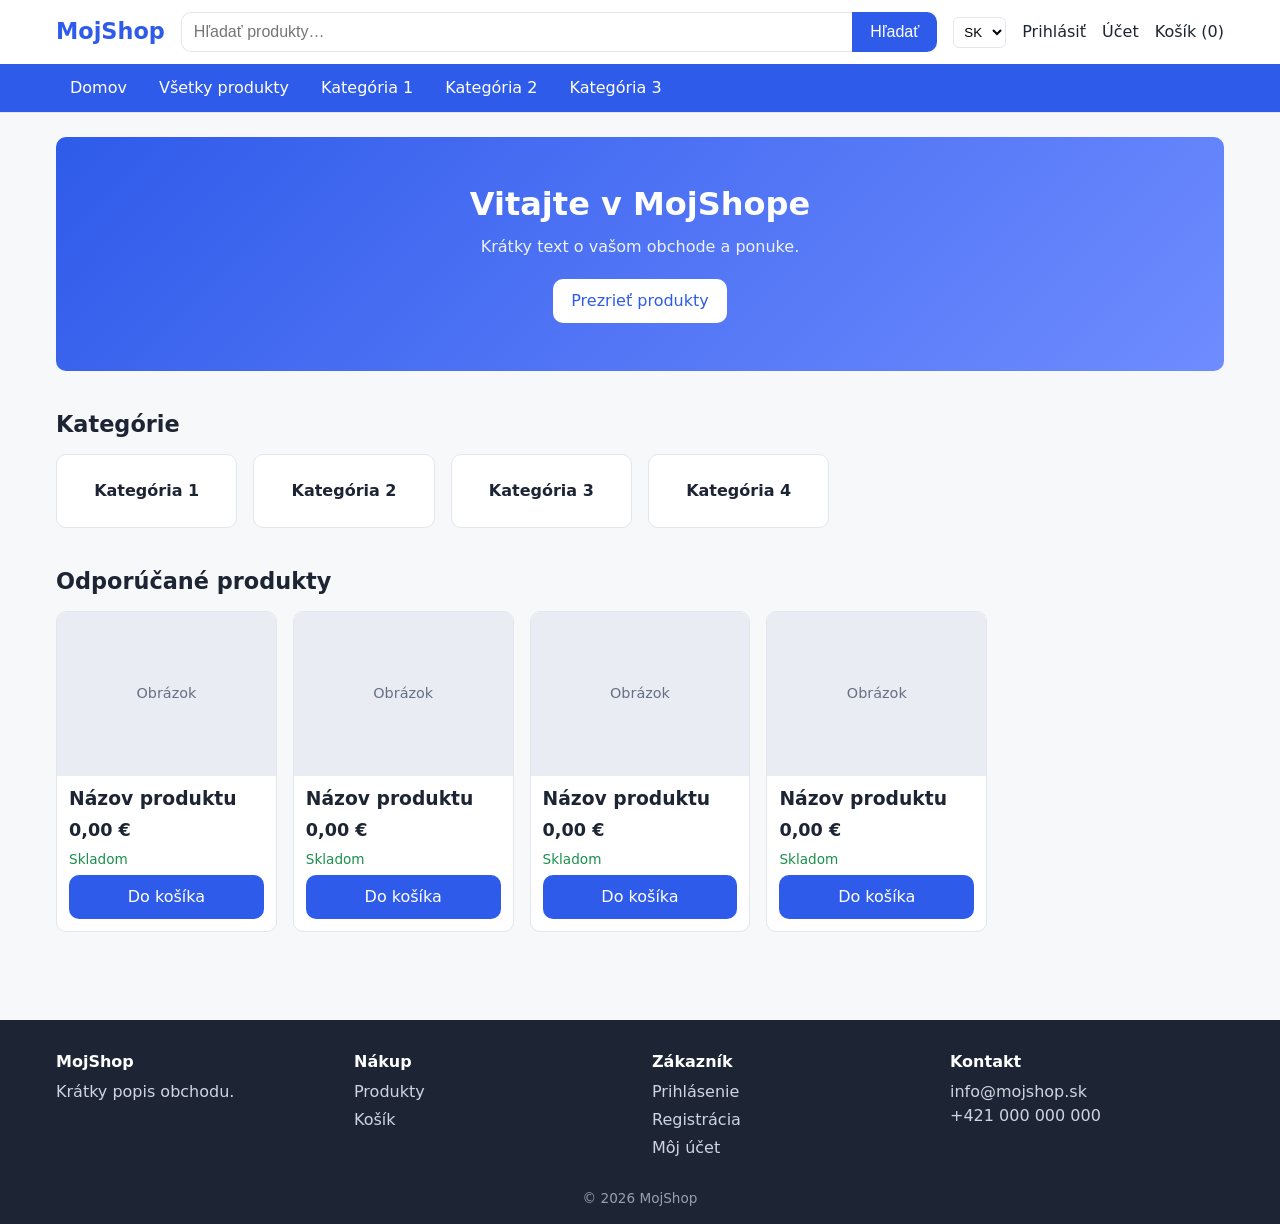
==== index.html @ b13d7a7d "Add files via upload" ====
<!DOCTYPE html>
<html lang="sk">
<head>
<meta charset="UTF-8">
<meta name="viewport" content="width=device-width, initial-scale=1">
<title>Domov | MojShop</title>
<link rel="stylesheet" href="style.css">
</head>
<body>
<header class="site-header">
  <div class="container header-row">
    <a href="index.html" class="logo">MojShop</a>
    <form class="search" action="katalog.html" role="search">
      <input type="search" name="q" placeholder="Hľadať produkty…" aria-label="Hľadať">
      <button class="btn" type="submit">Hľadať</button>
    </form>
    <button class="menu-toggle" aria-label="Menu" onclick="document.querySelectorAll('.nav-links,.main-nav').forEach(e=>e.classList.toggle('open'))">☰</button>
    <nav class="nav-links">
      <div class="lang"><select aria-label="Jazyk"><option>SK</option><option>EN</option></select></div>
      <a href="prihlasenie.html">Prihlásiť</a>
      <a href="ucet.html">Účet</a>
      <a href="kosik.html">Košík (0)</a>
    </nav>
  </div>
  <nav class="main-nav"><div class="container"><ul>
    <li><a href="index.html">Domov</a></li>
    <li><a href="katalog.html">Všetky produkty</a></li>
    <li><a href="katalog.html?kat=1">Kategória 1</a></li>
    <li><a href="katalog.html?kat=2">Kategória 2</a></li>
    <li><a href="katalog.html?kat=3">Kategória 3</a></li>
  </ul></div></nav>
</header>
<main><div class="container">
<section class="hero">
  <h1>Vitajte v MojShope</h1>
  <p>Krátky text o vašom obchode a ponuke.</p>
  <a class="btn" href="katalog.html">Prezrieť produkty</a>
</section>
<section>
  <h2>Kategórie</h2>
  <div class="grid cat-grid">
    <a class="cat" href="katalog.html?kat=1">Kategória 1</a>
    <a class="cat" href="katalog.html?kat=2">Kategória 2</a>
    <a class="cat" href="katalog.html?kat=3">Kategória 3</a>
    <a class="cat" href="katalog.html?kat=4">Kategória 4</a>
  </div>
</section>
<section>
  <h2>Odporúčané produkty</h2>
  <!-- TU PRIDÁVAJ PRODUKTY: skopíruj blok <article class="card"> -->
  <div class="grid product-grid">
<article class="card">
  <a href="produkt.html"><div class="img"><!-- <img src="img/produkt.jpg" alt="Názov produktu"> -->Obrázok</div></a>
  <div class="body">
    <h3><a href="produkt.html">Názov produktu</a></h3>
    <span class="price">0,00 €</span>
    <span class="stock">Skladom</span>
    <a class="btn" href="kosik.html">Do košíka</a>
  </div>
</article>
<article class="card">
  <a href="produkt.html"><div class="img"><!-- <img src="img/produkt.jpg" alt="Názov produktu"> -->Obrázok</div></a>
  <div class="body">
    <h3><a href="produkt.html">Názov produktu</a></h3>
    <span class="price">0,00 €</span>
    <span class="stock">Skladom</span>
    <a class="btn" href="kosik.html">Do košíka</a>
  </div>
</article>
<article class="card">
  <a href="produkt.html"><div class="img"><!-- <img src="img/produkt.jpg" alt="Názov produktu"> -->Obrázok</div></a>
  <div class="body">
    <h3><a href="produkt.html">Názov produktu</a></h3>
    <span class="price">0,00 €</span>
    <span class="stock">Skladom</span>
    <a class="btn" href="kosik.html">Do košíka</a>
  </div>
</article>
<article class="card">
  <a href="produkt.html"><div class="img"><!-- <img src="img/produkt.jpg" alt="Názov produktu"> -->Obrázok</div></a>
  <div class="body">
    <h3><a href="produkt.html">Názov produktu</a></h3>
    <span class="price">0,00 €</span>
    <span class="stock">Skladom</span>
    <a class="btn" href="kosik.html">Do košíka</a>
  </div>
</article>
</div></section>
</div></main>
<footer class="site-footer"><div class="container">
  <div class="footer-grid">
    <div><h3>MojShop</h3><p>Krátky popis obchodu.</p></div>
    <div><h3>Nákup</h3><ul><li><a href="katalog.html">Produkty</a></li><li><a href="kosik.html">Košík</a></li></ul></div>
    <div><h3>Zákazník</h3><ul><li><a href="prihlasenie.html">Prihlásenie</a></li><li><a href="registracia.html">Registrácia</a></li><li><a href="ucet.html">Môj účet</a></li></ul></div>
    <div><h3>Kontakt</h3><p>info@mojshop.sk<br>+421 000 000 000</p></div>
  </div>
  <p class="copy">© 2026 MojShop</p>
</div></footer>
</body></html>
---- style.css ----
:root{
  --bg:#f7f8fa; --surface:#fff; --text:#1d2433; --muted:#667085;
  --primary:#2f5bea; --primary-dark:#2145b8; --border:#e3e6ec; --accent:#ffb020;
  --radius:10px; --max:1200px;
}
*{box-sizing:border-box;margin:0;padding:0}
body{font-family:system-ui,-apple-system,"Segoe UI",Roboto,sans-serif;background:var(--bg);color:var(--text);line-height:1.5}
img{max-width:100%;display:block}
a{color:inherit;text-decoration:none}
.container{max-width:var(--max);margin:0 auto;padding:0 16px}
h1,h2,h3{line-height:1.2}
h1{font-size:2rem;margin-bottom:12px}
h2{font-size:1.4rem;margin-bottom:16px}
main{padding:24px 0 48px;min-height:60vh}
section{margin-bottom:40px}

/* Hlavička */
.site-header{background:var(--surface);border-bottom:1px solid var(--border);position:sticky;top:0;z-index:10}
.header-row{display:flex;align-items:center;gap:16px;min-height:64px;flex-wrap:wrap}
.logo{font-weight:800;font-size:1.4rem;color:var(--primary)}
.search{flex:1;display:flex;min-width:200px}
.search input{flex:1;padding:10px 12px;border:1px solid var(--border);border-right:0;border-radius:var(--radius) 0 0 var(--radius);font-size:1rem}
.search button{border-radius:0 var(--radius) var(--radius) 0}
.nav-links{display:flex;gap:16px;align-items:center}
.nav-links a:hover{color:var(--primary)}
.lang select{padding:6px;border:1px solid var(--border);border-radius:6px;background:#fff}
.menu-toggle{display:none;background:none;border:1px solid var(--border);border-radius:6px;padding:6px 10px;font-size:1.2rem;cursor:pointer}
.main-nav{background:var(--primary)}
.main-nav ul{list-style:none;display:flex;gap:4px;flex-wrap:wrap}
.main-nav a{display:block;padding:12px 14px;color:#fff;font-weight:500}
.main-nav a:hover{background:var(--primary-dark)}

/* Tlačidlá */
.btn{display:inline-block;background:var(--primary);color:#fff;border:0;padding:10px 18px;border-radius:var(--radius);font-size:1rem;cursor:pointer}
.btn:hover{background:var(--primary-dark)}
.btn-outline{background:transparent;color:var(--primary);border:1px solid var(--primary)}
.btn-outline:hover{background:var(--primary);color:#fff}

/* Hero */
.hero{background:linear-gradient(135deg,var(--primary),#6f8cff);color:#fff;border-radius:var(--radius);padding:48px 24px;text-align:center}
.hero p{margin:8px 0 20px;opacity:.9}
.hero .btn{background:#fff;color:var(--primary)}

/* Kategórie a produkty */
.grid{display:grid;gap:16px}
.cat-grid{grid-template-columns:repeat(auto-fill,minmax(160px,1fr))}
.cat{background:var(--surface);border:1px solid var(--border);border-radius:var(--radius);padding:24px 12px;text-align:center;font-weight:600}
.cat:hover{border-color:var(--primary);color:var(--primary)}
.product-grid{grid-template-columns:repeat(auto-fill,minmax(220px,1fr))}
.card{background:var(--surface);border:1px solid var(--border);border-radius:var(--radius);overflow:hidden;display:flex;flex-direction:column}
.card .img{aspect-ratio:4/3;background:#e9ecf3;display:flex;align-items:center;justify-content:center;color:var(--muted);font-size:.9rem}
.card .img img{width:100%;height:100%;object-fit:cover}
.card .body{padding:12px;display:flex;flex-direction:column;gap:6px;flex:1}
.card .price{font-weight:700;font-size:1.1rem}
.card .stock{font-size:.85rem;color:#1a8f4c}
.card .btn{margin-top:auto;text-align:center}

/* Katalóg s filtrom */
.catalog{display:grid;grid-template-columns:240px 1fr;gap:24px}
.filters{background:var(--surface);border:1px solid var(--border);border-radius:var(--radius);padding:16px;align-self:start}
.filters h3{margin-bottom:10px}
.filters label{display:block;margin:6px 0}
.filters input[type=number],.filters select{width:100%;padding:8px;border:1px solid var(--border);border-radius:6px}
.toolbar{display:flex;justify-content:space-between;align-items:center;margin-bottom:16px;gap:8px;flex-wrap:wrap}
.toolbar select{padding:8px;border:1px solid var(--border);border-radius:6px}
.pagination{display:flex;gap:6px;justify-content:center;margin-top:24px;flex-wrap:wrap}
.pagination a{padding:8px 12px;border:1px solid var(--border);border-radius:6px;background:var(--surface)}
.pagination a.active{background:var(--primary);color:#fff;border-color:var(--primary)}

/* Detail produktu */
.detail{display:grid;grid-template-columns:1fr 1fr;gap:32px}
.gallery .main-img{aspect-ratio:1;background:#e9ecf3;border-radius:var(--radius);display:flex;align-items:center;justify-content:center;color:var(--muted)}
.thumbs{display:grid;grid-template-columns:repeat(4,1fr);gap:8px;margin-top:8px}
.thumbs div{aspect-ratio:1;background:#e9ecf3;border-radius:6px}
.detail .price{font-size:1.8rem;font-weight:800;margin:12px 0}
.detail .stock{color:#1a8f4c;margin-bottom:16px}
.qty{width:80px;padding:10px;border:1px solid var(--border);border-radius:var(--radius);margin-right:8px}

/* Formuláre */
.form-box{max-width:420px;margin:0 auto;background:var(--surface);border:1px solid var(--border);border-radius:var(--radius);padding:24px}
.form-box label,.form-wide label{display:block;font-weight:500;margin:12px 0 4px}
.form-box input,.form-box select,.form-wide input,.form-wide select,.form-wide textarea{width:100%;padding:10px;border:1px solid var(--border);border-radius:var(--radius);font-size:1rem;font-family:inherit}
.form-box .btn{width:100%;margin-top:16px}
.form-box p.alt{margin-top:12px;text-align:center;font-size:.9rem;color:var(--muted)}
.form-box p.alt a{color:var(--primary)}

/* Tabuľky (košík, objednávky, admin) */
.table-wrap{overflow-x:auto;background:var(--surface);border:1px solid var(--border);border-radius:var(--radius)}
table{width:100%;border-collapse:collapse;min-width:560px}
th,td{padding:12px;text-align:left;border-bottom:1px solid var(--border)}
th{background:#f0f2f7;font-size:.9rem}
tr:last-child td{border-bottom:0}
.cart-layout{display:grid;grid-template-columns:1fr 320px;gap:24px;align-items:start}
.summary{background:var(--surface);border:1px solid var(--border);border-radius:var(--radius);padding:16px}
.summary .row{display:flex;justify-content:space-between;margin:8px 0}
.summary .total{font-weight:800;font-size:1.2rem;border-top:1px solid var(--border);padding-top:10px}
.summary .btn{width:100%;margin-top:12px;text-align:center}
.option{display:block;border:1px solid var(--border);border-radius:var(--radius);padding:10px;margin:6px 0}

/* Admin a účet */
.dashboard{display:grid;grid-template-columns:220px 1fr;gap:24px}
.sidebar{background:var(--surface);border:1px solid var(--border);border-radius:var(--radius);padding:8px;align-self:start}
.sidebar a{display:block;padding:10px 12px;border-radius:6px}
.sidebar a:hover,.sidebar a.active{background:#eef2ff;color:var(--primary)}
.panel-head{display:flex;justify-content:space-between;align-items:center;margin-bottom:16px;gap:8px;flex-wrap:wrap}

/* Pätička */
.site-footer{background:#1d2433;color:#cfd4e0;padding:32px 0 16px}
.footer-grid{display:grid;grid-template-columns:repeat(auto-fit,minmax(180px,1fr));gap:24px}
.footer-grid h3{color:#fff;font-size:1rem;margin-bottom:8px}
.footer-grid li{list-style:none;margin:4px 0}
.copy{text-align:center;margin-top:24px;font-size:.85rem;opacity:.7}
.breadcrumb{font-size:.9rem;color:var(--muted);margin-bottom:16px}

/* Responzivita */
@media (max-width:900px){
  .catalog,.dashboard,.cart-layout{grid-template-columns:1fr}
  .detail{grid-template-columns:1fr}
}
@media (max-width:700px){
  .menu-toggle{display:block;margin-left:auto}
  .search{order:5;flex-basis:100%}
  .nav-links{display:none;width:100%;flex-direction:column;align-items:flex-start}
  .nav-links.open{display:flex}
  .main-nav ul{flex-direction:column}
  .main-nav{display:none}
  .main-nav.open{display:block}
  h1{font-size:1.6rem}
}
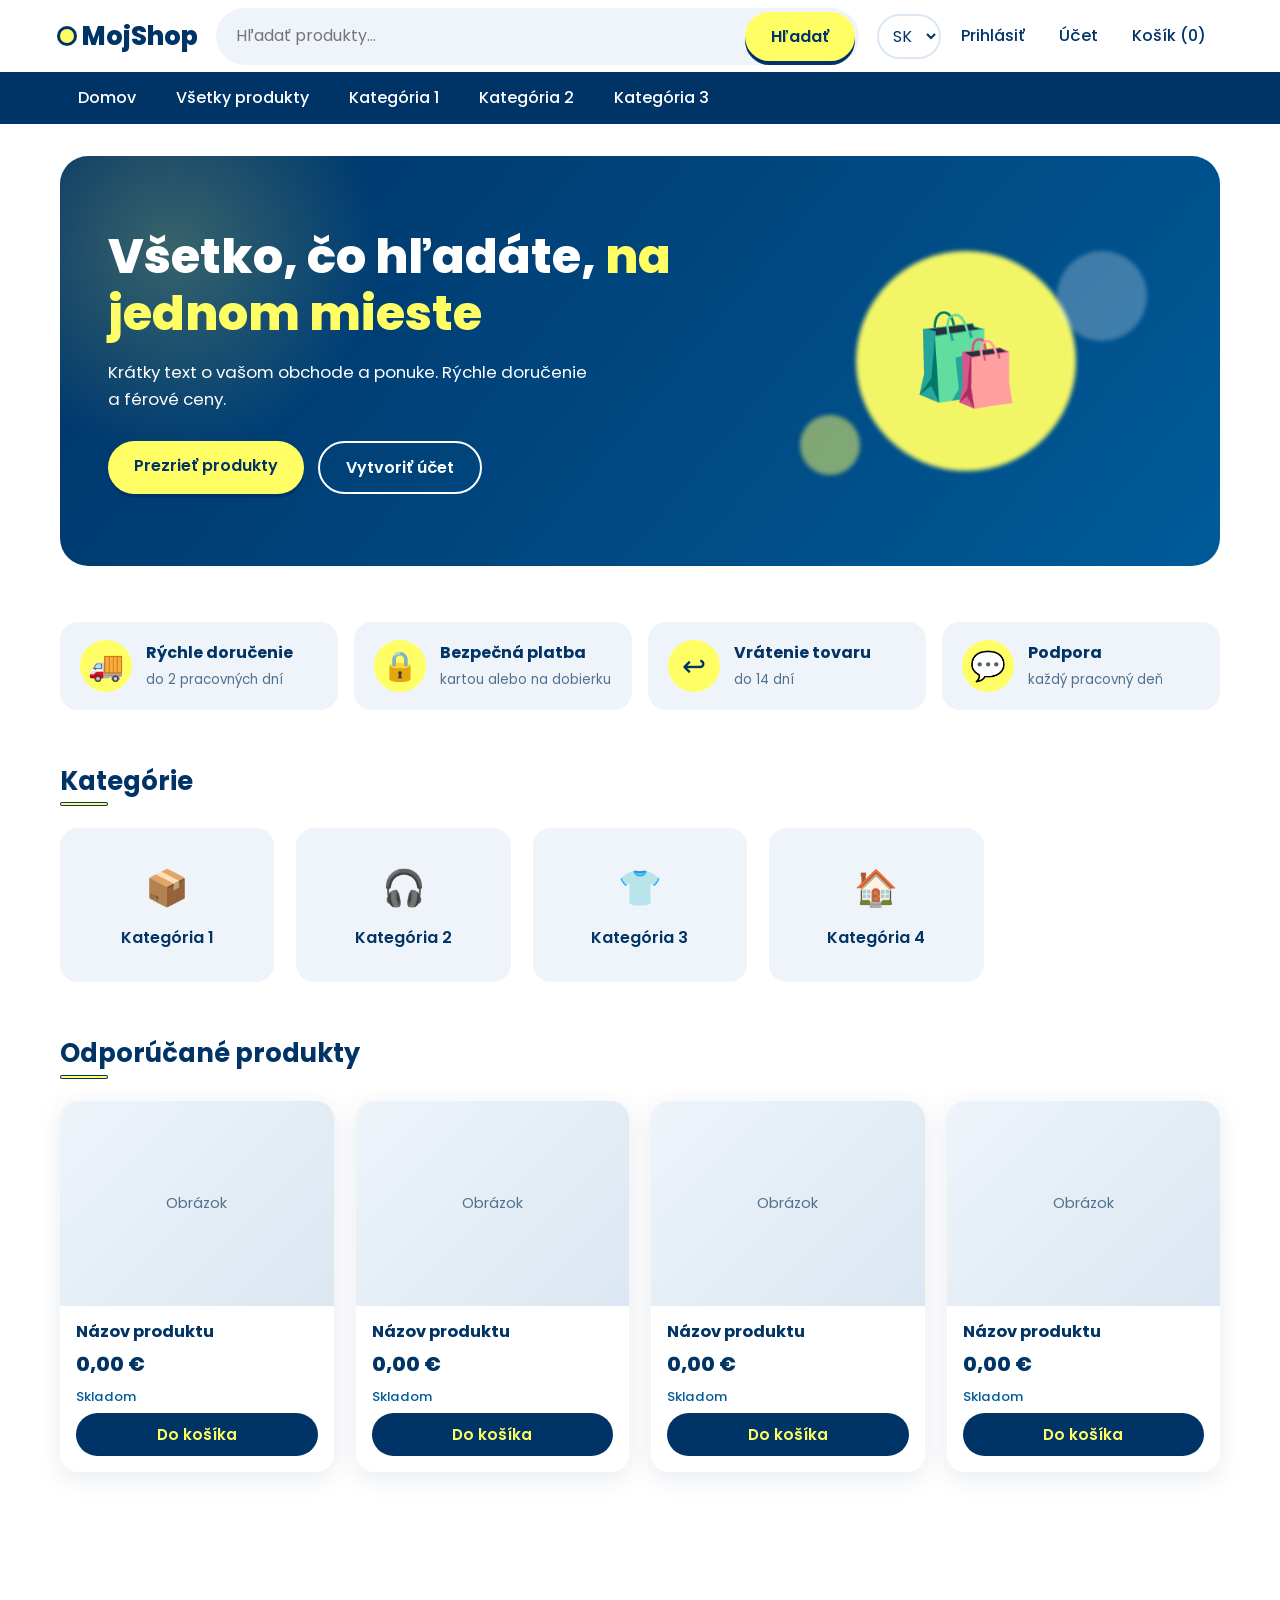
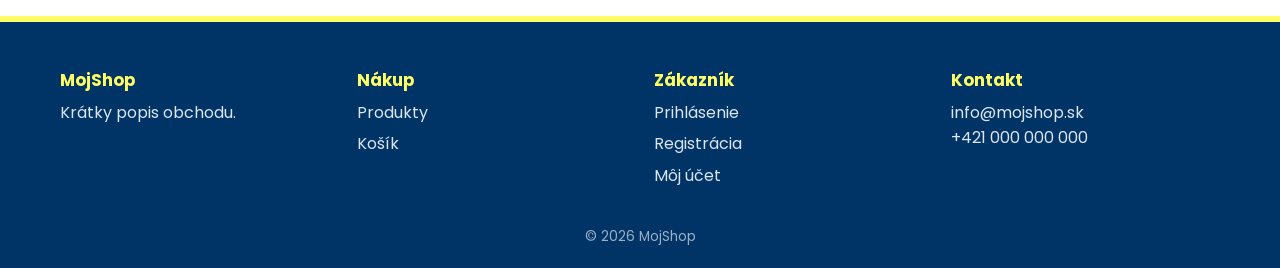
==== commit 7181b7ba: "Add files via upload" ====
--- a/index.html
+++ b/index.html
@@ -4,6 +4,9 @@
 <meta charset="UTF-8">
 <meta name="viewport" content="width=device-width, initial-scale=1">
 <title>Domov | MojShop</title>
+<link rel="preconnect" href="https://fonts.googleapis.com">
+<link href="https://fonts.googleapis.com/css2?family=Poppins:wght@400;500;600;700;800&display=swap" rel="stylesheet">
+<script>document.documentElement.classList.add("js")</script>
 <link rel="stylesheet" href="style.css">
 </head>
 <body>
@@ -32,17 +35,32 @@
 </header>
 <main><div class="container">
 <section class="hero">
-  <h1>Vitajte v MojShope</h1>
-  <p>Krátky text o vašom obchode a ponuke.</p>
-  <a class="btn" href="katalog.html">Prezrieť produkty</a>
+  <div class="hero-text">
+    <h1>Všetko, čo hľadáte, <span>na jednom mieste</span></h1>
+    <p>Krátky text o vašom obchode a ponuke. Rýchle doručenie a férové ceny.</p>
+    <div class="hero-actions">
+      <a class="btn" href="katalog.html">Prezrieť produkty</a>
+      <a class="btn btn-outline" href="registracia.html">Vytvoriť účet</a>
+    </div>
+  </div>
+  <div class="hero-visual" aria-hidden="true">
+    <div class="orb o1"></div><div class="orb o2"></div><div class="orb o3"></div>
+    <div class="hero-icon">🛍️</div>
+  </div>
+</section>
+<section class="benefits">
+  <div class="benefit"><div class="ic">🚚</div><div><strong>Rýchle doručenie</strong><small>do 2 pracovných dní</small></div></div>
+  <div class="benefit"><div class="ic">🔒</div><div><strong>Bezpečná platba</strong><small>kartou alebo na dobierku</small></div></div>
+  <div class="benefit"><div class="ic">↩️</div><div><strong>Vrátenie tovaru</strong><small>do 14 dní</small></div></div>
+  <div class="benefit"><div class="ic">💬</div><div><strong>Podpora</strong><small>každý pracovný deň</small></div></div>
 </section>
 <section>
   <h2>Kategórie</h2>
   <div class="grid cat-grid">
-    <a class="cat" href="katalog.html?kat=1">Kategória 1</a>
-    <a class="cat" href="katalog.html?kat=2">Kategória 2</a>
-    <a class="cat" href="katalog.html?kat=3">Kategória 3</a>
-    <a class="cat" href="katalog.html?kat=4">Kategória 4</a>
+    <a class="cat" href="katalog.html?kat=1"><span class="ic">📦</span>Kategória 1</a>
+    <a class="cat" href="katalog.html?kat=2"><span class="ic">🎧</span>Kategória 2</a>
+    <a class="cat" href="katalog.html?kat=3"><span class="ic">👕</span>Kategória 3</a>
+    <a class="cat" href="katalog.html?kat=4"><span class="ic">🏠</span>Kategória 4</a>
   </div>
 </section>
 <section>
@@ -96,4 +114,5 @@
   </div>
   <p class="copy">© 2026 MojShop</p>
 </div></footer>
+<script src="script.js" defer></script>
 </body></html>
--- a/style.css
+++ b/style.css
@@ -1,129 +1,196 @@
 :root{
-  --bg:#f7f8fa; --surface:#fff; --text:#1d2433; --muted:#667085;
-  --primary:#2f5bea; --primary-dark:#2145b8; --border:#e3e6ec; --accent:#ffb020;
-  --radius:10px; --max:1200px;
+  --navy:#003366; --blue:#005B99; --yellow:#FFFF65; --white:#fff;
+  --tint:#eef4fa; --tint2:#dbe7f2; --muted:#51708c;
+  --radius:18px; --max:1200px;
+  --shadow:0 6px 24px rgba(0,51,102,.10); --shadow-lg:0 16px 40px rgba(0,51,102,.22);
+  --ease:cubic-bezier(.2,.7,.2,1);
 }
 *{box-sizing:border-box;margin:0;padding:0}
-body{font-family:system-ui,-apple-system,"Segoe UI",Roboto,sans-serif;background:var(--bg);color:var(--text);line-height:1.5}
+html{scroll-behavior:smooth}
+body{font-family:"Poppins",system-ui,-apple-system,"Segoe UI",sans-serif;background:var(--white);color:var(--navy);line-height:1.6}
 img{max-width:100%;display:block}
 a{color:inherit;text-decoration:none}
-.container{max-width:var(--max);margin:0 auto;padding:0 16px}
-h1,h2,h3{line-height:1.2}
-h1{font-size:2rem;margin-bottom:12px}
-h2{font-size:1.4rem;margin-bottom:16px}
-main{padding:24px 0 48px;min-height:60vh}
-section{margin-bottom:40px}
+.container{max-width:var(--max);margin:0 auto;padding:0 20px}
+h1,h2,h3{line-height:1.2;font-weight:700}
+h1{font-size:2.2rem;margin-bottom:14px}
+h2{font-size:1.6rem;margin-bottom:22px;position:relative;padding-bottom:10px}
+h2::after{content:"";position:absolute;left:0;bottom:0;width:48px;height:4px;border-radius:4px;background:var(--yellow);box-shadow:0 0 0 1px var(--navy) inset}
+main{padding:32px 0 64px;min-height:60vh}
+section{margin-bottom:56px}
 
-/* Hlavička */
-.site-header{background:var(--surface);border-bottom:1px solid var(--border);position:sticky;top:0;z-index:10}
-.header-row{display:flex;align-items:center;gap:16px;min-height:64px;flex-wrap:wrap}
-.logo{font-weight:800;font-size:1.4rem;color:var(--primary)}
-.search{flex:1;display:flex;min-width:200px}
-.search input{flex:1;padding:10px 12px;border:1px solid var(--border);border-right:0;border-radius:var(--radius) 0 0 var(--radius);font-size:1rem}
-.search button{border-radius:0 var(--radius) var(--radius) 0}
-.nav-links{display:flex;gap:16px;align-items:center}
-.nav-links a:hover{color:var(--primary)}
-.lang select{padding:6px;border:1px solid var(--border);border-radius:6px;background:#fff}
-.menu-toggle{display:none;background:none;border:1px solid var(--border);border-radius:6px;padding:6px 10px;font-size:1.2rem;cursor:pointer}
-.main-nav{background:var(--primary)}
+/* ===== Hlavička ===== */
+.site-header{position:sticky;top:0;z-index:50;background:rgba(255,255,255,.88);backdrop-filter:blur(12px);-webkit-backdrop-filter:blur(12px);transition:box-shadow .3s}
+.site-header.scrolled{box-shadow:0 6px 24px rgba(0,51,102,.14)}
+.header-row{display:flex;align-items:center;gap:18px;min-height:72px;flex-wrap:wrap}
+.logo{font-weight:800;font-size:1.6rem;color:var(--navy);display:flex;align-items:center;gap:8px}
+.logo::before{content:"";width:14px;height:14px;border-radius:50%;background:var(--yellow);box-shadow:0 0 0 3px var(--navy);transition:transform .4s var(--ease)}
+.logo:hover::before{transform:scale(1.4) rotate(90deg)}
+.search{flex:1;display:flex;min-width:220px;background:var(--tint);border-radius:999px;padding:4px;transition:box-shadow .25s}
+.search:focus-within{box-shadow:0 0 0 3px var(--blue)}
+.search input{flex:1;padding:10px 16px;border:0;background:transparent;font:inherit;color:var(--navy);outline:0;min-width:0}
+.nav-links{display:flex;gap:6px;align-items:center}
+.nav-links a{padding:8px 14px;border-radius:999px;font-weight:500;transition:background .25s,color .25s}
+.nav-links a:hover{background:var(--navy);color:var(--yellow)}
+.lang select{padding:8px 10px;border:2px solid var(--tint2);border-radius:999px;background:#fff;color:var(--navy);font:inherit;cursor:pointer}
+.menu-toggle{display:none;background:var(--navy);color:var(--yellow);border:0;border-radius:12px;padding:8px 14px;font-size:1.2rem;cursor:pointer;margin-left:auto}
+.main-nav{background:var(--navy)}
 .main-nav ul{list-style:none;display:flex;gap:4px;flex-wrap:wrap}
-.main-nav a{display:block;padding:12px 14px;color:#fff;font-weight:500}
-.main-nav a:hover{background:var(--primary-dark)}
+.main-nav a{display:block;padding:13px 18px;color:#fff;font-weight:500;position:relative}
+.main-nav a::after{content:"";position:absolute;left:18px;right:18px;bottom:6px;height:3px;border-radius:3px;background:var(--yellow);transform:scaleX(0);transform-origin:left;transition:transform .3s var(--ease)}
+.main-nav a:hover{color:var(--yellow)}
+.main-nav a:hover::after{transform:scaleX(1)}
 
-/* Tlačidlá */
-.btn{display:inline-block;background:var(--primary);color:#fff;border:0;padding:10px 18px;border-radius:var(--radius);font-size:1rem;cursor:pointer}
-.btn:hover{background:var(--primary-dark)}
-.btn-outline{background:transparent;color:var(--primary);border:1px solid var(--primary)}
-.btn-outline:hover{background:var(--primary);color:#fff}
+/* ===== Tlačidlá ===== */
+.btn{display:inline-block;background:var(--yellow);color:var(--navy);border:0;padding:12px 26px;border-radius:999px;font:600 1rem "Poppins",sans-serif;cursor:pointer;text-align:center;box-shadow:0 4px 0 var(--navy);transition:transform .2s var(--ease),box-shadow .2s var(--ease),background .2s}
+.btn:hover{transform:translateY(-3px);box-shadow:0 7px 0 var(--navy)}
+.btn:active{transform:translateY(2px);box-shadow:0 1px 0 var(--navy)}
+.btn-outline{background:transparent;border:2px solid var(--navy);box-shadow:none}
+.btn-outline:hover{background:var(--navy);color:var(--yellow);box-shadow:none}
 
-/* Hero */
-.hero{background:linear-gradient(135deg,var(--primary),#6f8cff);color:#fff;border-radius:var(--radius);padding:48px 24px;text-align:center}
-.hero p{margin:8px 0 20px;opacity:.9}
-.hero .btn{background:#fff;color:var(--primary)}
+/* ===== Hero ===== */
+.hero{position:relative;overflow:hidden;border-radius:28px;background:linear-gradient(130deg,var(--navy) 0%,var(--blue) 100%);color:#fff;padding:72px 48px;display:grid;grid-template-columns:1.2fr .8fr;gap:32px;align-items:center;margin-bottom:56px}
+.hero h1{font-size:3rem;font-weight:800;margin-bottom:16px}
+.hero h1 span{color:var(--yellow)}
+.hero p{max-width:480px;opacity:.92;margin-bottom:28px;font-size:1.05rem}
+.hero .btn-outline{color:#fff;border-color:#fff}
+.hero .btn-outline:hover{background:#fff;color:var(--navy)}
+.hero-actions{display:flex;gap:14px;flex-wrap:wrap}
+.hero-text>*{animation:rise .8s var(--ease) both}
+.hero-text>*:nth-child(2){animation-delay:.12s}
+.hero-text>*:nth-child(3){animation-delay:.24s}
+.hero-visual{position:relative;min-height:260px;display:flex;align-items:center;justify-content:center}
+.orb{position:absolute;border-radius:50%;filter:blur(2px);animation:float 7s ease-in-out infinite}
+.orb.o1{width:220px;height:220px;background:var(--yellow);opacity:.95}
+.orb.o2{width:90px;height:90px;background:#fff;opacity:.25;top:8%;right:6%;animation-delay:-2s}
+.orb.o3{width:60px;height:60px;background:var(--yellow);opacity:.5;bottom:6%;left:10%;animation-delay:-4s}
+.hero-icon{position:relative;font-size:5.5rem;animation:float 5s ease-in-out infinite reverse}
+.hero::before{content:"";position:absolute;width:420px;height:420px;border-radius:50%;background:radial-gradient(circle,rgba(255,255,100,.22),transparent 70%);top:-120px;left:-100px;animation:float 9s ease-in-out infinite}
+@keyframes float{0%,100%{transform:translateY(0)}50%{transform:translateY(-18px)}}
+@keyframes rise{from{opacity:0;transform:translateY(28px)}to{opacity:1;transform:none}}
 
-/* Kategórie a produkty */
-.grid{display:grid;gap:16px}
-.cat-grid{grid-template-columns:repeat(auto-fill,minmax(160px,1fr))}
-.cat{background:var(--surface);border:1px solid var(--border);border-radius:var(--radius);padding:24px 12px;text-align:center;font-weight:600}
-.cat:hover{border-color:var(--primary);color:var(--primary)}
-.product-grid{grid-template-columns:repeat(auto-fill,minmax(220px,1fr))}
-.card{background:var(--surface);border:1px solid var(--border);border-radius:var(--radius);overflow:hidden;display:flex;flex-direction:column}
-.card .img{aspect-ratio:4/3;background:#e9ecf3;display:flex;align-items:center;justify-content:center;color:var(--muted);font-size:.9rem}
-.card .img img{width:100%;height:100%;object-fit:cover}
-.card .body{padding:12px;display:flex;flex-direction:column;gap:6px;flex:1}
-.card .price{font-weight:700;font-size:1.1rem}
-.card .stock{font-size:.85rem;color:#1a8f4c}
-.card .btn{margin-top:auto;text-align:center}
+/* ===== Výhody ===== */
+.benefits{display:grid;grid-template-columns:repeat(auto-fit,minmax(220px,1fr));gap:16px}
+.benefit{display:flex;gap:14px;align-items:center;background:var(--tint);border-radius:var(--radius);padding:18px 20px;transition:transform .3s var(--ease),box-shadow .3s}
+.benefit:hover{transform:translateY(-4px);box-shadow:var(--shadow)}
+.benefit .ic{font-size:1.8rem;width:52px;height:52px;border-radius:50%;background:var(--yellow);display:flex;align-items:center;justify-content:center;flex-shrink:0}
+.benefit strong{display:block}
+.benefit small{color:var(--muted)}
 
-/* Katalóg s filtrom */
-.catalog{display:grid;grid-template-columns:240px 1fr;gap:24px}
-.filters{background:var(--surface);border:1px solid var(--border);border-radius:var(--radius);padding:16px;align-self:start}
-.filters h3{margin-bottom:10px}
-.filters label{display:block;margin:6px 0}
-.filters input[type=number],.filters select{width:100%;padding:8px;border:1px solid var(--border);border-radius:6px}
-.toolbar{display:flex;justify-content:space-between;align-items:center;margin-bottom:16px;gap:8px;flex-wrap:wrap}
-.toolbar select{padding:8px;border:1px solid var(--border);border-radius:6px}
-.pagination{display:flex;gap:6px;justify-content:center;margin-top:24px;flex-wrap:wrap}
-.pagination a{padding:8px 12px;border:1px solid var(--border);border-radius:6px;background:var(--surface)}
-.pagination a.active{background:var(--primary);color:#fff;border-color:var(--primary)}
+/* ===== Mriežky, kategórie, karty ===== */
+.grid{display:grid;gap:22px}
+.cat-grid{grid-template-columns:repeat(auto-fill,minmax(200px,1fr))}
+.cat{position:relative;overflow:hidden;background:var(--tint);border-radius:var(--radius);padding:32px 16px;text-align:center;font-weight:600;transition:transform .3s var(--ease),background .3s,color .3s,box-shadow .3s}
+.cat .ic{display:block;font-size:2.2rem;margin-bottom:8px;transition:transform .4s var(--ease)}
+.cat:hover{background:var(--navy);color:var(--yellow);transform:translateY(-6px);box-shadow:var(--shadow-lg)}
+.cat:hover .ic{transform:scale(1.25) rotate(-8deg)}
+.product-grid{grid-template-columns:repeat(auto-fill,minmax(230px,1fr))}
+.card{position:relative;background:#fff;border-radius:var(--radius);overflow:hidden;display:flex;flex-direction:column;box-shadow:var(--shadow);transition:transform .35s var(--ease),box-shadow .35s var(--ease)}
+.card:hover{transform:translateY(-8px);box-shadow:var(--shadow-lg)}
+.card .img{aspect-ratio:4/3;background:linear-gradient(135deg,var(--tint),var(--tint2));display:flex;align-items:center;justify-content:center;color:var(--muted);font-size:.9rem;overflow:hidden}
+.card .img img{width:100%;height:100%;object-fit:cover;transition:transform .6s var(--ease)}
+.card:hover .img img{transform:scale(1.08)}
+.card .body{padding:16px;display:flex;flex-direction:column;gap:6px;flex:1}
+.card h3{font-size:1.02rem}
+.card .price{font-weight:800;font-size:1.25rem}
+.card .stock{font-size:.82rem;color:var(--blue);font-weight:500}
+.card .btn{margin-top:auto;padding:10px 18px;font-size:.95rem;background:var(--navy);color:var(--yellow);box-shadow:none}
+.card .btn:hover{background:var(--blue);box-shadow:none}
 
-/* Detail produktu */
-.detail{display:grid;grid-template-columns:1fr 1fr;gap:32px}
-.gallery .main-img{aspect-ratio:1;background:#e9ecf3;border-radius:var(--radius);display:flex;align-items:center;justify-content:center;color:var(--muted)}
-.thumbs{display:grid;grid-template-columns:repeat(4,1fr);gap:8px;margin-top:8px}
-.thumbs div{aspect-ratio:1;background:#e9ecf3;border-radius:6px}
-.detail .price{font-size:1.8rem;font-weight:800;margin:12px 0}
-.detail .stock{color:#1a8f4c;margin-bottom:16px}
-.qty{width:80px;padding:10px;border:1px solid var(--border);border-radius:var(--radius);margin-right:8px}
+/* ===== Katalóg ===== */
+.catalog{display:grid;grid-template-columns:260px 1fr;gap:28px}
+.filters{background:var(--tint);border-radius:var(--radius);padding:22px;align-self:start;position:sticky;top:130px}
+.filters h3{margin-bottom:12px}
+.filters label{display:block;margin:8px 0}
+.filters input[type=number],.filters select{width:100%;padding:10px 12px;border:2px solid var(--tint2);border-radius:12px;font:inherit;color:var(--navy);transition:border-color .2s}
+.filters input[type=number]:focus,.filters select:focus{outline:0;border-color:var(--blue)}
+.filters input[type=checkbox]{accent-color:var(--navy);margin-right:6px}
+.toolbar{display:flex;justify-content:space-between;align-items:center;margin-bottom:20px;gap:10px;flex-wrap:wrap}
+.toolbar select{padding:10px 14px;border:2px solid var(--tint2);border-radius:999px;font:inherit;color:var(--navy);background:#fff}
+.pagination{display:flex;gap:8px;justify-content:center;margin-top:32px;flex-wrap:wrap}
+.pagination a{min-width:42px;height:42px;display:flex;align-items:center;justify-content:center;border-radius:50%;background:var(--tint);font-weight:600;transition:transform .2s,background .2s}
+.pagination a:hover{transform:translateY(-3px);background:var(--tint2)}
+.pagination a.active{background:var(--navy);color:var(--yellow)}
+.breadcrumb{font-size:.9rem;color:var(--muted);margin-bottom:18px}
+.breadcrumb a:hover{color:var(--blue);text-decoration:underline}
 
-/* Formuláre */
-.form-box{max-width:420px;margin:0 auto;background:var(--surface);border:1px solid var(--border);border-radius:var(--radius);padding:24px}
-.form-box label,.form-wide label{display:block;font-weight:500;margin:12px 0 4px}
-.form-box input,.form-box select,.form-wide input,.form-wide select,.form-wide textarea{width:100%;padding:10px;border:1px solid var(--border);border-radius:var(--radius);font-size:1rem;font-family:inherit}
-.form-box .btn{width:100%;margin-top:16px}
-.form-box p.alt{margin-top:12px;text-align:center;font-size:.9rem;color:var(--muted)}
-.form-box p.alt a{color:var(--primary)}
+/* ===== Detail produktu ===== */
+.detail{display:grid;grid-template-columns:1fr 1fr;gap:40px}
+.gallery .main-img{aspect-ratio:1;background:linear-gradient(135deg,var(--tint),var(--tint2));border-radius:24px;display:flex;align-items:center;justify-content:center;color:var(--muted);overflow:hidden}
+.thumbs{display:grid;grid-template-columns:repeat(4,1fr);gap:10px;margin-top:12px}
+.thumbs div{aspect-ratio:1;background:var(--tint2);border-radius:14px;cursor:pointer;transition:transform .25s var(--ease),box-shadow .25s}
+.thumbs div:hover{transform:translateY(-4px);box-shadow:var(--shadow)}
+.detail .price{font-size:2rem;font-weight:800;margin:14px 0}
+.detail .stock{color:var(--blue);font-weight:600;margin-bottom:16px}
+.qty{width:90px;padding:11px;border:2px solid var(--tint2);border-radius:999px;margin-right:10px;font:inherit;color:var(--navy);text-align:center}
 
-/* Tabuľky (košík, objednávky, admin) */
-.table-wrap{overflow-x:auto;background:var(--surface);border:1px solid var(--border);border-radius:var(--radius)}
+/* ===== Formuláre ===== */
+.form-box{max-width:440px;margin:0 auto;background:#fff;border-radius:24px;padding:32px;box-shadow:var(--shadow-lg);border-top:6px solid var(--yellow)}
+.form-box label,.form-wide label{display:block;font-weight:600;margin:14px 0 6px}
+.form-box input,.form-box select,.form-wide input,.form-wide select,.form-wide textarea{width:100%;padding:12px 16px;border:2px solid var(--tint2);border-radius:14px;font:inherit;color:var(--navy);background:var(--tint);transition:border-color .2s,background .2s,box-shadow .2s}
+.form-box input:focus,.form-wide input:focus,.form-wide select:focus,.form-wide textarea:focus{outline:0;border-color:var(--blue);background:#fff;box-shadow:0 0 0 4px rgba(0,91,153,.15)}
+.form-box .btn{width:100%;margin-top:22px}
+.form-box p.alt{margin-top:16px;text-align:center;font-size:.9rem;color:var(--muted)}
+.form-box p.alt a{color:var(--blue);font-weight:600}
+
+/* ===== Tabuľky, košík ===== */
+.table-wrap{overflow-x:auto;background:#fff;border-radius:var(--radius);box-shadow:var(--shadow)}
 table{width:100%;border-collapse:collapse;min-width:560px}
-th,td{padding:12px;text-align:left;border-bottom:1px solid var(--border)}
-th{background:#f0f2f7;font-size:.9rem}
-tr:last-child td{border-bottom:0}
-.cart-layout{display:grid;grid-template-columns:1fr 320px;gap:24px;align-items:start}
-.summary{background:var(--surface);border:1px solid var(--border);border-radius:var(--radius);padding:16px}
-.summary .row{display:flex;justify-content:space-between;margin:8px 0}
-.summary .total{font-weight:800;font-size:1.2rem;border-top:1px solid var(--border);padding-top:10px}
-.summary .btn{width:100%;margin-top:12px;text-align:center}
-.option{display:block;border:1px solid var(--border);border-radius:var(--radius);padding:10px;margin:6px 0}
+th,td{padding:14px 16px;text-align:left}
+th{background:var(--navy);color:#fff;font-size:.9rem}
+tbody tr{border-bottom:1px solid var(--tint2);transition:background .2s}
+tbody tr:hover{background:var(--tint)}
+tr:last-child{border-bottom:0}
+td a{color:var(--blue);font-weight:500}
+.cart-layout{display:grid;grid-template-columns:1fr 340px;gap:28px;align-items:start}
+.summary{background:var(--tint);border-radius:var(--radius);padding:22px;position:sticky;top:130px;border-top:6px solid var(--yellow)}
+.summary .row{display:flex;justify-content:space-between;margin:10px 0}
+.summary .total{font-weight:800;font-size:1.25rem;border-top:2px solid var(--tint2);padding-top:12px}
+.summary .btn{width:100%;margin-top:14px;display:block}
+.option{display:block;background:#fff;border:2px solid var(--tint2);border-radius:14px;padding:11px 14px;margin:8px 0;cursor:pointer;transition:border-color .2s,transform .2s}
+.option:hover{border-color:var(--blue);transform:translateX(4px)}
+.option input{accent-color:var(--navy);margin-right:8px}
 
-/* Admin a účet */
-.dashboard{display:grid;grid-template-columns:220px 1fr;gap:24px}
-.sidebar{background:var(--surface);border:1px solid var(--border);border-radius:var(--radius);padding:8px;align-self:start}
-.sidebar a{display:block;padding:10px 12px;border-radius:6px}
-.sidebar a:hover,.sidebar a.active{background:#eef2ff;color:var(--primary)}
-.panel-head{display:flex;justify-content:space-between;align-items:center;margin-bottom:16px;gap:8px;flex-wrap:wrap}
+/* ===== Účet a admin ===== */
+.dashboard{display:grid;grid-template-columns:240px 1fr;gap:28px}
+.sidebar{background:var(--tint);border-radius:var(--radius);padding:10px;align-self:start;position:sticky;top:130px}
+.sidebar a{display:block;padding:12px 16px;border-radius:12px;font-weight:500;transition:background .2s,transform .2s}
+.sidebar a:hover{background:var(--tint2);transform:translateX(4px)}
+.sidebar a.active{background:var(--navy);color:var(--yellow)}
+.panel-head{display:flex;justify-content:space-between;align-items:center;margin-bottom:18px;gap:10px;flex-wrap:wrap}
 
-/* Pätička */
-.site-footer{background:#1d2433;color:#cfd4e0;padding:32px 0 16px}
-.footer-grid{display:grid;grid-template-columns:repeat(auto-fit,minmax(180px,1fr));gap:24px}
-.footer-grid h3{color:#fff;font-size:1rem;margin-bottom:8px}
-.footer-grid li{list-style:none;margin:4px 0}
-.copy{text-align:center;margin-top:24px;font-size:.85rem;opacity:.7}
-.breadcrumb{font-size:.9rem;color:var(--muted);margin-bottom:16px}
+/* ===== Pätička ===== */
+.site-footer{background:var(--navy);color:#dbe6f0;padding:48px 0 20px;margin-top:24px;border-top:6px solid var(--yellow)}
+.footer-grid{display:grid;grid-template-columns:repeat(auto-fit,minmax(190px,1fr));gap:28px}
+.footer-grid h3{color:var(--yellow);font-size:1.05rem;margin-bottom:10px}
+.footer-grid li{list-style:none;margin:6px 0}
+.footer-grid a{transition:color .2s,padding-left .2s}
+.footer-grid a:hover{color:var(--yellow);padding-left:6px}
+.copy{text-align:center;margin-top:32px;font-size:.85rem;opacity:.7}
 
-/* Responzivita */
+/* ===== Animácia pri scrolle (script.js) ===== */
+.js .reveal{opacity:0;transform:translateY(28px);transition:opacity .7s var(--ease),transform .7s var(--ease)}
+.js .reveal.visible{opacity:1;transform:none}
+
+/* ===== Responzivita ===== */
 @media (max-width:900px){
-  .catalog,.dashboard,.cart-layout{grid-template-columns:1fr}
-  .detail{grid-template-columns:1fr}
+  .catalog,.dashboard,.cart-layout,.detail{grid-template-columns:1fr}
+  .filters,.summary,.sidebar{position:static}
+  .hero{grid-template-columns:1fr;padding:48px 28px}
+  .hero h1{font-size:2.3rem}
+  .hero-visual{min-height:180px}
+  .orb.o1{width:150px;height:150px}
 }
 @media (max-width:700px){
-  .menu-toggle{display:block;margin-left:auto}
+  .menu-toggle{display:block}
   .search{order:5;flex-basis:100%}
   .nav-links{display:none;width:100%;flex-direction:column;align-items:flex-start}
   .nav-links.open{display:flex}
-  .main-nav ul{flex-direction:column}
   .main-nav{display:none}
   .main-nav.open{display:block}
-  h1{font-size:1.6rem}
+  .main-nav ul{flex-direction:column}
+  h1{font-size:1.8rem}
 }
+@media (prefers-reduced-motion:reduce){
+  *,*::before,*::after{animation:none!important;transition:none!important}
+  .js .reveal{opacity:1;transform:none}
+}
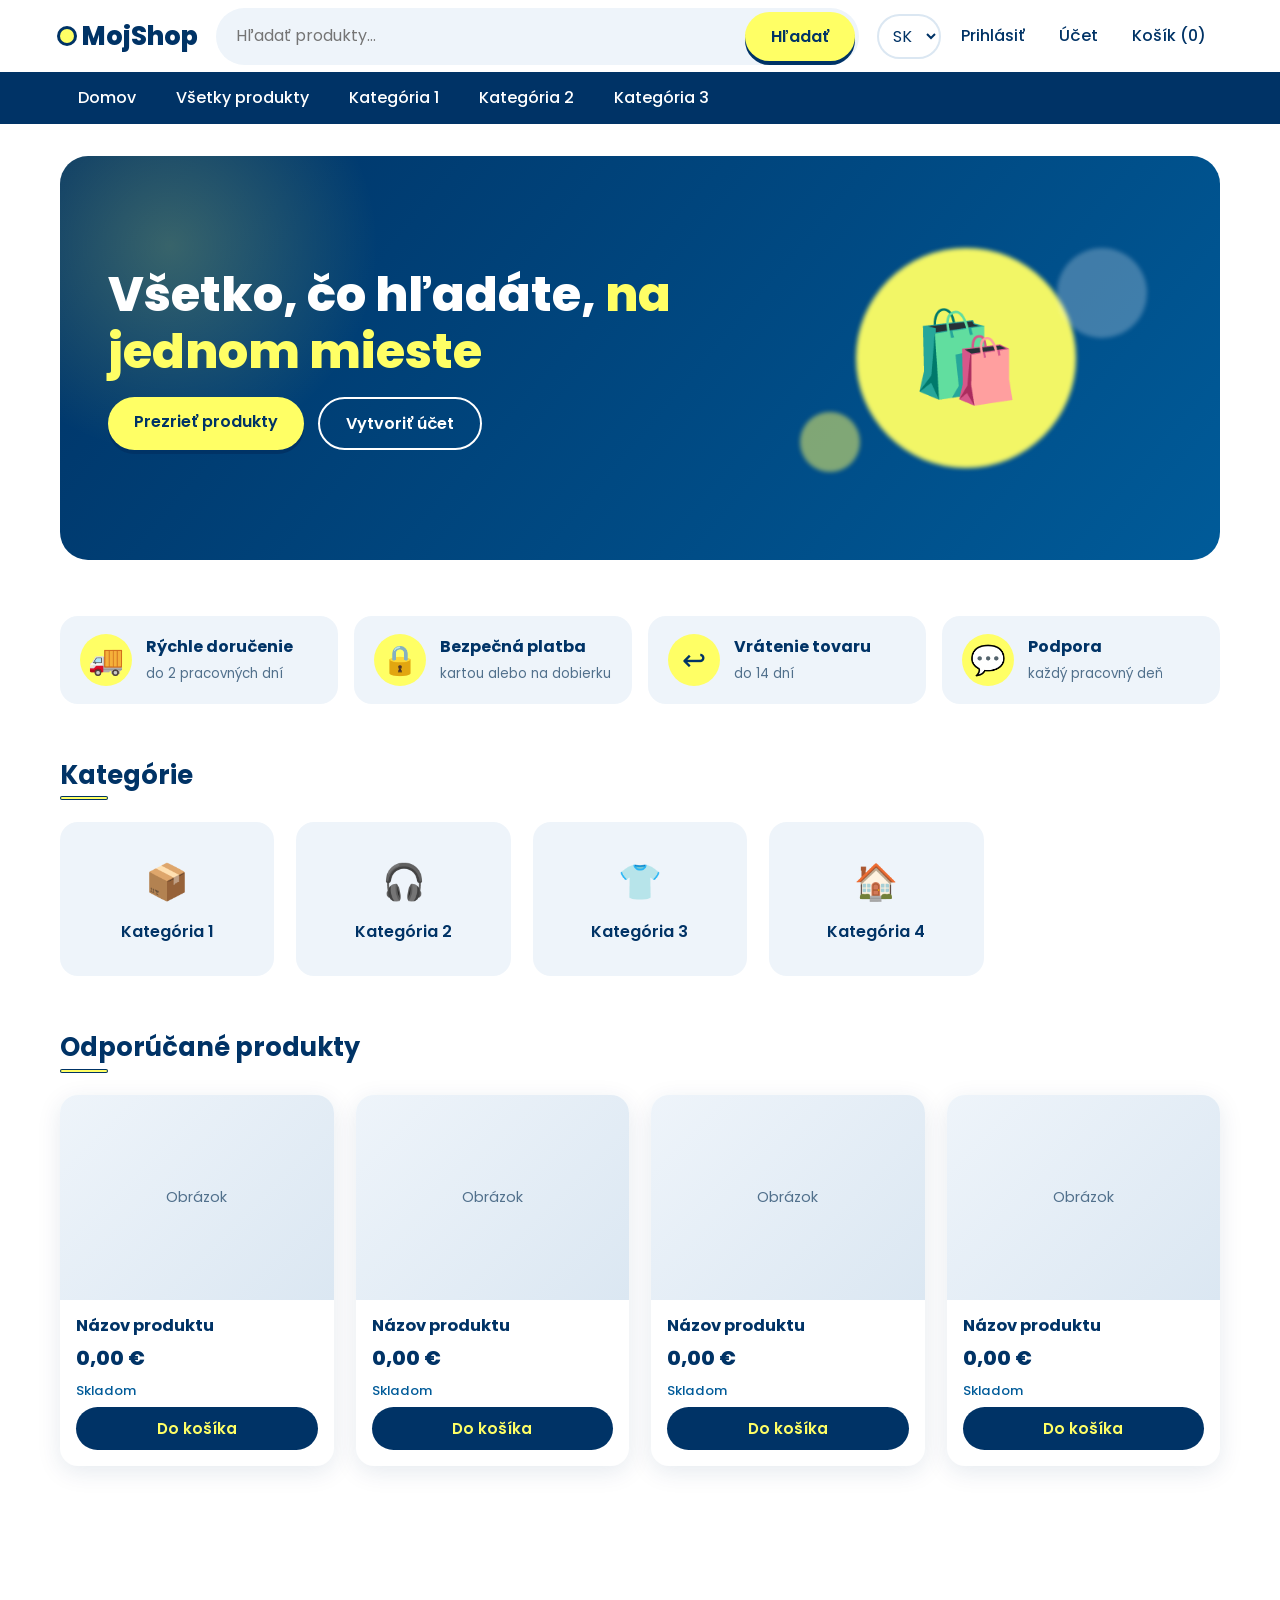
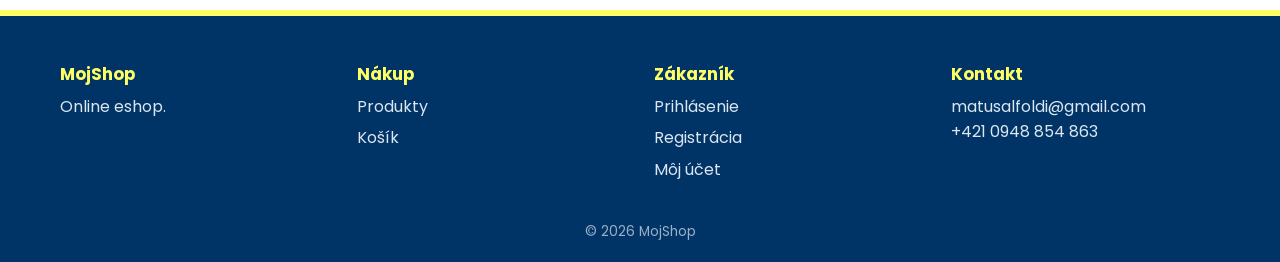
==== commit cb1bd2d6: "Update footer text and hero section description" ====
--- a/index.html
+++ b/index.html
@@ -37,7 +37,6 @@
 <section class="hero">
   <div class="hero-text">
     <h1>Všetko, čo hľadáte, <span>na jednom mieste</span></h1>
-    <p>Krátky text o vašom obchode a ponuke. Rýchle doručenie a férové ceny.</p>
     <div class="hero-actions">
       <a class="btn" href="katalog.html">Prezrieť produkty</a>
       <a class="btn btn-outline" href="registracia.html">Vytvoriť účet</a>
@@ -107,10 +106,10 @@
 </div></main>
 <footer class="site-footer"><div class="container">
   <div class="footer-grid">
-    <div><h3>MojShop</h3><p>Krátky popis obchodu.</p></div>
+    <div><h3>MojShop</h3><p> Online eshop.</p></div>
     <div><h3>Nákup</h3><ul><li><a href="katalog.html">Produkty</a></li><li><a href="kosik.html">Košík</a></li></ul></div>
     <div><h3>Zákazník</h3><ul><li><a href="prihlasenie.html">Prihlásenie</a></li><li><a href="registracia.html">Registrácia</a></li><li><a href="ucet.html">Môj účet</a></li></ul></div>
-    <div><h3>Kontakt</h3><p>info@mojshop.sk<br>+421 000 000 000</p></div>
+    <div><h3>Kontakt</h3><p>matusalfoldi@gmail.com<br>+421 0948 854 863</p></div>
   </div>
   <p class="copy">© 2026 MojShop</p>
 </div></footer>
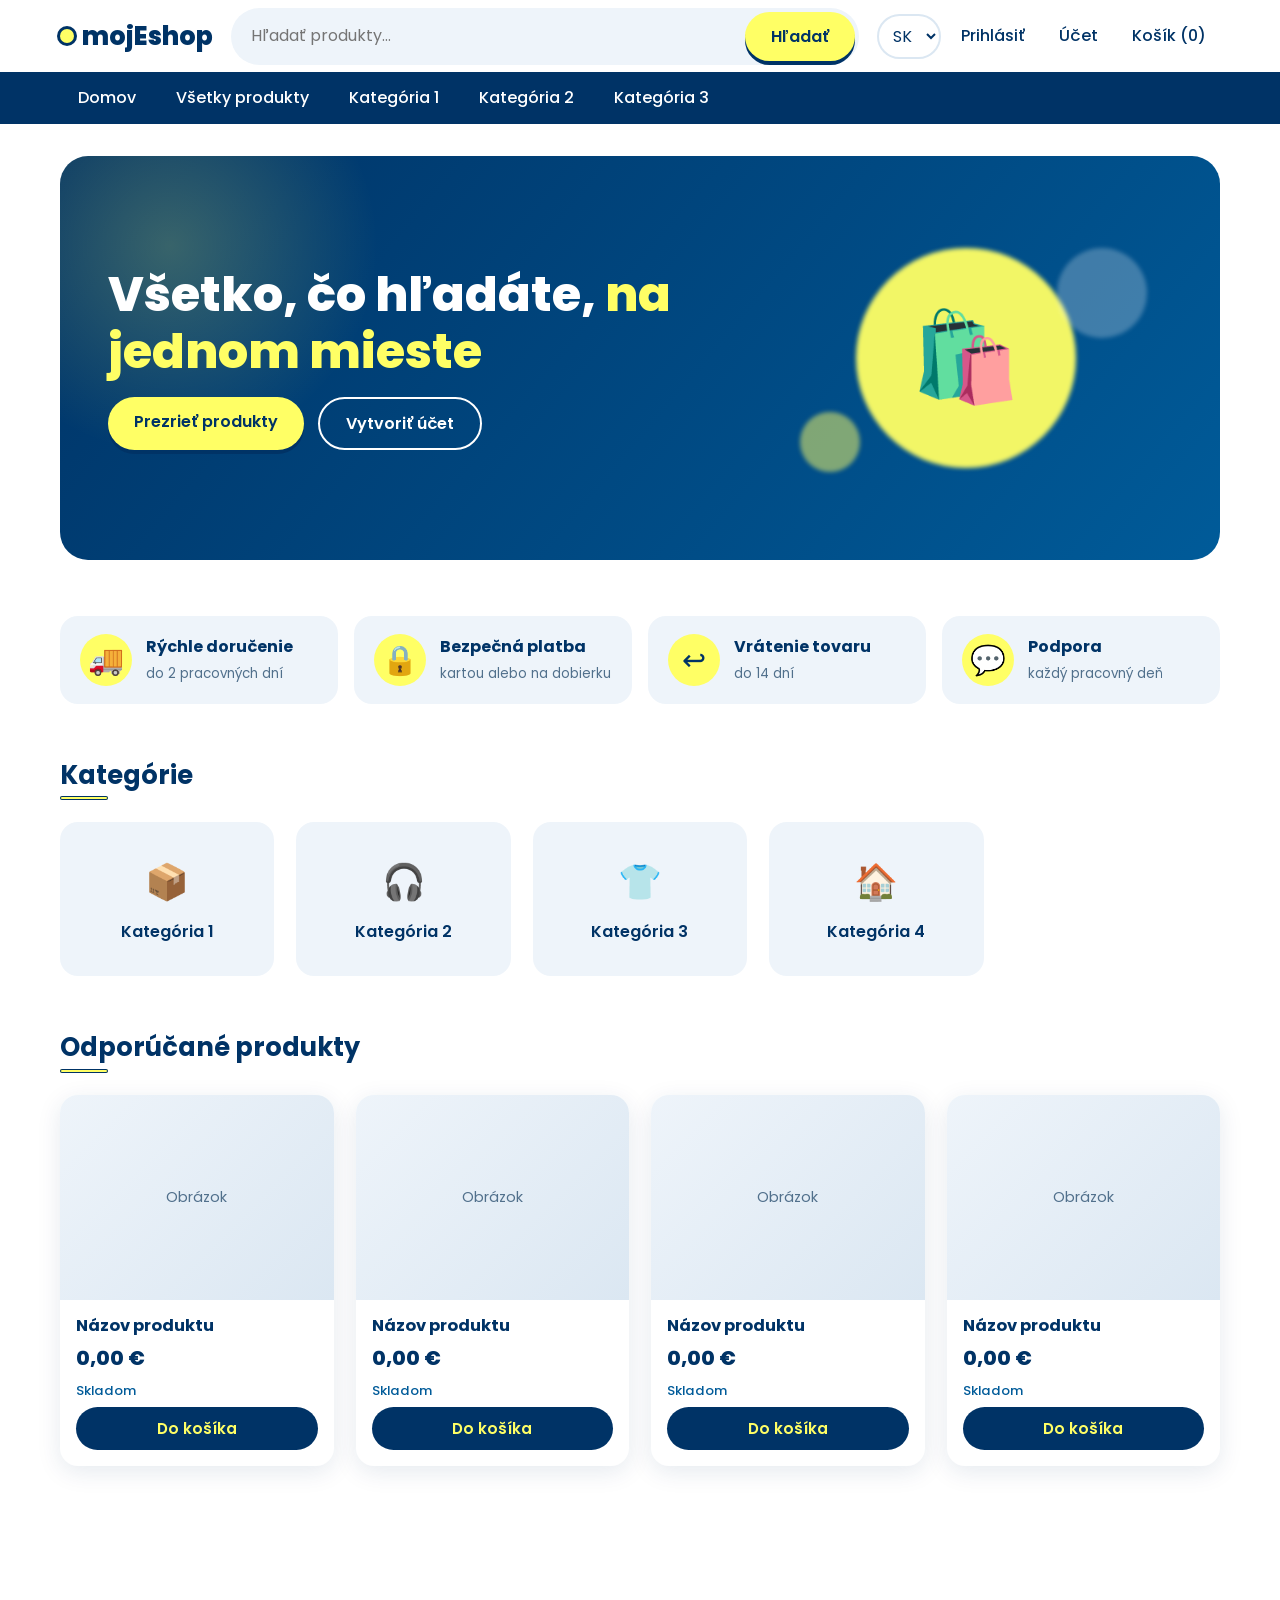
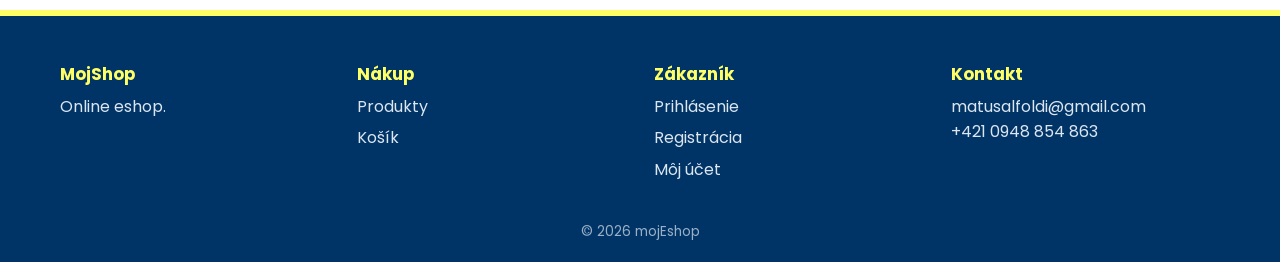
==== commit 3c38ea43: "Update index.html" ====
--- a/index.html
+++ b/index.html
@@ -3,7 +3,7 @@
 <head>
 <meta charset="UTF-8">
 <meta name="viewport" content="width=device-width, initial-scale=1">
-<title>Domov | MojShop</title>
+<title>Domov | mojEshop</title>
 <link rel="preconnect" href="https://fonts.googleapis.com">
 <link href="https://fonts.googleapis.com/css2?family=Poppins:wght@400;500;600;700;800&display=swap" rel="stylesheet">
 <script>document.documentElement.classList.add("js")</script>
@@ -12,7 +12,7 @@
 <body>
 <header class="site-header">
   <div class="container header-row">
-    <a href="index.html" class="logo">MojShop</a>
+    <a href="index.html" class="logo">mojEshop</a>
     <form class="search" action="katalog.html" role="search">
       <input type="search" name="q" placeholder="Hľadať produkty…" aria-label="Hľadať">
       <button class="btn" type="submit">Hľadať</button>
@@ -111,7 +111,7 @@
     <div><h3>Zákazník</h3><ul><li><a href="prihlasenie.html">Prihlásenie</a></li><li><a href="registracia.html">Registrácia</a></li><li><a href="ucet.html">Môj účet</a></li></ul></div>
     <div><h3>Kontakt</h3><p>matusalfoldi@gmail.com<br>+421 0948 854 863</p></div>
   </div>
-  <p class="copy">© 2026 MojShop</p>
+  <p class="copy">© 2026 mojEshop</p>
 </div></footer>
 <script src="script.js" defer></script>
 </body></html>
